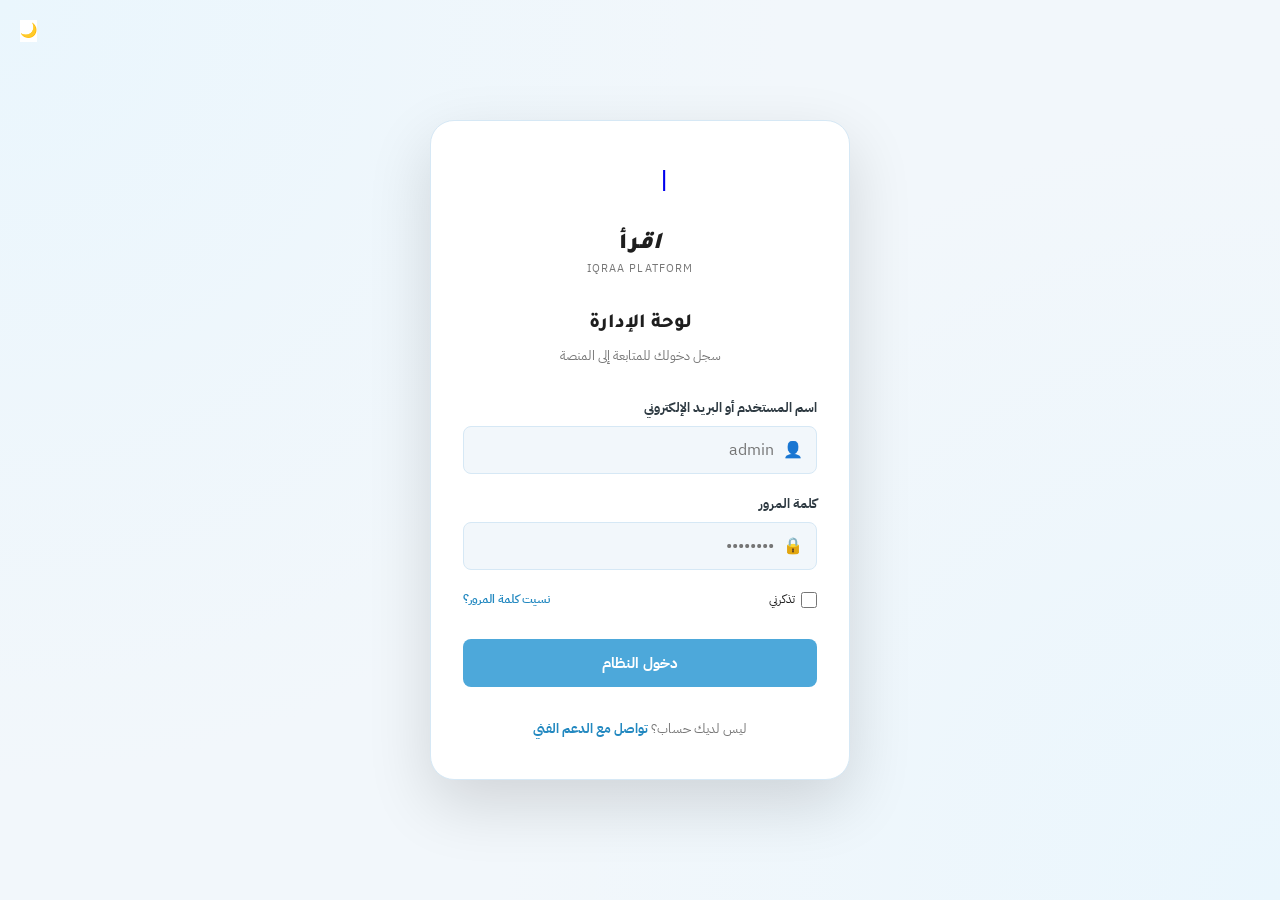
==== login.html @ f2d6a7cc "first commit" ====
<!DOCTYPE html>
<html lang="ar" dir="rtl">
<head>
    <meta charset="UTF-8">
    <meta name="viewport" content="width=device-width,initial-scale=1,viewport-fit=cover,user-scalable=no">
    <title>تسجيل الدخول — IQRAA</title>

    <!-- Fonts -->
    <link rel="preconnect" href="https://fonts.googleapis.com">
    <link href="https://fonts.googleapis.com/css2?family=Tajawal:wght@400;500;700;800;900&family=IBM+Plex+Sans+Arabic:wght@400;500;600;700&display=swap" rel="stylesheet">

    <!-- External CSS -->
    <link rel="stylesheet" href="css/variables.css">
    <link rel="stylesheet" href="css/components.css">
    <link rel="stylesheet" href="css/auth.css">

    <style>
        .theme-toggle-auth {
            position: fixed;
            top: 20px;
            left: 20px;
            z-index: 100;
        }
        .spinner {
            display: inline-block;
            width: 14px;
            height: 14px;
            border: 2px solid rgba(255,255,255,.3);
            border-radius: 50%;
            border-top-color: #fff;
            animation: spin 0.8s linear infinite;
            margin-left: 8px;
        }
        @keyframes spin { to { transform: rotate(360deg); } }
    </style>
</head>
<body>

<div class="theme-toggle-auth">
    <div class="nav-ico-btn" id="darkBtn" onclick="toggleDark()" style="background:var(--surface); border-color:var(--border); color:var(--ink2);">🌙</div>
</div>

<div class="auth-wrapper">
    <div class="auth-card">
        <a href="#" class="auth-logo">
            <div class="logo-mark">ا</div>
            <div style="text-align: center;">
                <div class="logo-name" style="font-family:'Tajawal';font-weight:900;"><em>اق</em>رأ</div>
                <div class="logo-en">IQRAA PLATFORM</div>
            </div>
        </a>

        <div class="auth-hd">
            <h1>لوحة الإدارة</h1>
            <p>سجل دخولك للمتابعة إلى المنصة</p>
        </div>

        <form class="auth-form" onsubmit="handleLogin(event)">
            <div class="auth-field">
                <label for="loginUser">اسم المستخدم أو البريد الإلكتروني</label>
                <div class="auth-input-wrap">
                    <span class="auth-input-ico">👤</span>
                    <input type="text" class="finp" id="loginUser" placeholder="admin" required>
                </div>
            </div>

            <div class="auth-field">
                <label for="loginPass">كلمة المرور</label>
                <div class="auth-input-wrap">
                    <span class="auth-input-ico">🔒</span>
                    <input type="password" class="finp" id="loginPass" placeholder="••••••••" required>
                </div>
            </div>

            <div class="auth-extra">
                <label style="display:flex;align-items:center;gap:6px;cursor:pointer">
                    <input type="checkbox" style="width:16px;height:16px;accent-color:var(--p500)">
                    تذكرني
                </label>
                <a href="#" class="auth-forgot">نسيت كلمة المرور؟</a>
            </div>

            <button type="submit" class="btn btn-primary auth-btn">دخول النظام</button>
        </form>

        <div class="auth-footer">
            ليس لديك حساب؟ <a href="#">تواصل مع الدعم الفني</a>
        </div>
    </div>
</div>

<div id="toastBox"></div>

<!-- Shared UI Logic for Toasts/Theme -->
<script src="js/ui.js"></script>
<!-- Auth Logic -->
<script src="js/auth.js"></script>

</body>
</html>
---- css/variables.css ----
/* ═══════════════════════════════════════════
   TOKENS & THEMES
═══════════════════════════════════════════ */
:root {
  --p900:#0A2A40; --p800:#0F3D5C; --p700:#155278;
  --p600:#1A6899; --p500:#2288C0; --p400:#4DA8DA;
  --p300:#7DC3E8; --p200:#AADAF2; --p100:#D4EEF9; --p50:#EAF6FD;
  --s600:#4EB890; --s500:#7ACFB0; --s400:#A8E6CF;
  --s300:#C4EEE0; --s100:#E6F8F2; --s50:#F2FCF8;
  --a600:#E87030; --a500:#FF914D; --a400:#FFB07C;
  --a100:#FFE8D8; --a50:#FFF4ED;
  --uni-900:#0A2A2E; --uni-700:#14525B; --uni-600:#1A6B76;
  --uni-500:#218898; --uni-400:#2AAABF; --uni-300:#56C8DC;
  --uni-200:#8DDDE8; --uni-100:#C2EFF5; --uni-50:#E6F8FB;
  --ec-900:#1E1B4B; --ec-600:#4338CA; --ec-500:#6366F1;
  --ec-300:#A5B4FC; --ec-100:#E0E7FF; --ec-50:#EEF2FF;
  --sp-600:#3D2A80; --sp-500:#5B3FA6; --sp-400:#7B5DC8;
  --sp-100:#E8E3FA; --sp-50:#F4F2FD;
  --par-900:#1A1A3E; --par-700:#2D2D8C; --par-600:#3636A8;
  --par-500:#5757D4; --par-300:#9090E8; --par-50:#F0F0FC;
  --bg:#F2F7FB; --surface:#FFFFFF; --surface2:#F7FBFE;
  --border:#D6E8F5; --border2:#BDD8EE;
  --ink1:#1E1E1E; --ink2:#2E3A42; --ink3:#4A5E6A;
  --ink4:#777777; --ink5:#A8C0D0;
  --gold:#C07800; --gold-bg:#FEF3DC;
  --red:#D13B3B;  --red-bg:#FEF0EE;
  --amber:#C07800; --amber-bg:#FEF3DC;
  --r4:4px; --r6:6px; --r8:8px; --r10:10px; --r12:12px;
  --r14:14px; --r16:16px; --r20:20px; --r24:24px; --r32:32px;
  --sh-xs:0 1px 3px rgba(77,168,218,.08);
  --sh-sm:0 2px 8px rgba(77,168,218,.1);
  --sh-md:0 6px 20px rgba(77,168,218,.12);
  --sh-lg:0 12px 40px rgba(77,168,218,.15);
  --sh-xl:0 24px 64px rgba(0,0,0,.14);
  --t:.18s cubic-bezier(.4,0,.2,1);
  --vh:1vh;
  font-family:'IBM Plex Sans Arabic','Tajawal',sans-serif;
}

[data-theme="dark"] {
  --bg:#0E1B16; --surface:#172118; --surface2:#1E2C21;
  --border:#253220; --border2:#2D3C26;
  --ink1:#E8F2EC; --ink2:#BDD4C5; --ink3:#8DAD98; --ink4:#5A7A65; --ink5:#3A5244;
  --p50:#0A2018; --p100:#0E3022;
}

[data-theme="dark"] .card,[data-theme="dark"] .kpi,[data-theme="dark"] .tch-card,
[data-theme="dark"] .subj-card,[data-theme="dark"] .college-card,
[data-theme="dark"] .auth-card,[data-theme="dark"] .sp-section,
[data-theme="dark"] .modal { background:var(--surface)!important; }

[data-theme="dark"] thead { background:#172118!important; }

[data-theme="dark"] .finp,[data-theme="dark"] .ainp {
  background:var(--surface);color:var(--ink1);border-color:var(--ink5);
}

*,*::before,*::after { box-sizing:border-box;margin:0;padding:0;-webkit-tap-highlight-color:transparent; }

html,body {
  height:100%; height:100dvh;
  overflow:hidden; direction:rtl;
  color:var(--ink1); background:var(--bg);
  font-size:14px; line-height:1.55;
  overscroll-behavior:none;
  -webkit-text-size-adjust:100%;
  text-size-adjust:100%;
}

button,input,select,textarea { font-family:inherit; }

::-webkit-scrollbar { width:4px; height:4px; }
::-webkit-scrollbar-track { background:transparent; }
::-webkit-scrollbar-thumb { background:var(--border2);border-radius:4px; }
@media(max-width:768px){ ::-webkit-scrollbar{width:0;height:0;} }

.hidden { display:none!important; }
---- css/components.css ----
/* ═══════════════════════════════════════════
   UI COMPONENTS
═══════════════════════════════════════════ */

.btn { display:inline-flex;align-items:center;justify-content:center;gap:6px;padding:8px 16px;border-radius:var(--r8);font-size:13px;font-weight:700;border:none;cursor:pointer;font-family:inherit;transition:var(--t);min-height:38px;white-space:nowrap; }
.btn-primary { background:var(--p400);color:#fff; }
.btn-primary:hover { background:var(--p500); }
.btn-ghost { background:transparent;color:var(--ink3);border:1.5px solid var(--border); }
.btn-ghost:hover { background:var(--bg);border-color:var(--p200); }
.btn-danger { background:var(--red-bg);color:var(--red);border:1px solid #fbd5d1; }
.btn-sm { padding:6px 12px;font-size:12px;min-height:32px; }
.btn-xs { padding:4px 8px;font-size:11px;min-height:28px; }

.card { background:var(--surface);border-radius:var(--r16);border:1px solid var(--border);overflow:hidden;margin-bottom:16px; }
.card-hd { display:flex;align-items:center;justify-content:space-between;padding:16px 18px 12px;gap:10px; }
.card-title { font-size:14px;font-weight:700;color:var(--ink1); }
.card-sub { font-size:11px;color:var(--ink4);margin-top:2px; }

.kpis { display:grid;grid-template-columns:repeat(4,1fr);gap:14px;margin-bottom:22px; }
@media(max-width:1000px){ .kpis{grid-template-columns:repeat(2,1fr);} }
@media(max-width:480px){ .kpis{gap:8px;} }
.kpi { background:var(--surface);border-radius:var(--r16);border:1px solid var(--border);padding:16px 14px;transition:var(--t);cursor:default; }
.kpi:hover { box-shadow:var(--sh-md);transform:translateY(-2px); }
.kpi-ico { width:40px;height:40px;border-radius:var(--r12);background:var(--p50);border:1px solid var(--p100);display:flex;align-items:center;justify-content:center;font-size:18px;margin-bottom:12px; }
.kpi-val { font-family:'Tajawal';font-size:26px;font-weight:900;color:var(--ink1); }
.kpi-label { font-size:12px;color:var(--ink4);margin-top:3px; }
.kpi-trend { display:inline-flex;align-items:center;gap:3px;margin-top:8px;font-size:11px;font-weight:700;color:var(--s600);background:var(--s50);padding:2px 8px;border-radius:20px; }

.g2c { display:grid;grid-template-columns:1fr 1fr;gap:16px;margin-bottom:16px; }
@media(max-width:760px){ .g2c{grid-template-columns:1fr;} }

.tw { overflow-x:auto; }
table { width:100%;border-collapse:collapse; }
thead tr { background:var(--bg); }
th { padding:10px 14px;font-size:11px;font-weight:700;color:var(--ink4);text-align:right;white-space:nowrap;border-bottom:1.5px solid var(--border); }
td { padding:11px 14px;font-size:13px;color:var(--ink2);border-bottom:1px solid var(--border); }
tr:last-child td { border-bottom:none; }
tr:hover td { background:var(--bg); }

.tbl-bar { padding:10px 16px;display:flex;align-items:center;gap:8px;border-bottom:1px solid var(--border);flex-wrap:wrap; }
.tbl-search { flex:1;min-width:150px;display:flex;align-items:center;gap:7px;background:var(--bg);border:1px solid var(--border);border-radius:var(--r8);padding:7px 11px; }
.tbl-search input { background:none;border:none;outline:none;font-size:16px;color:var(--ink1);font-family:inherit;width:100%; }

.chip { display:inline-flex;align-items:center;gap:3px;padding:2px 8px;border-radius:20px;font-size:11px;font-weight:700; }
.chip-green { background:var(--s100);color:var(--s600); }
.chip-blue { background:#EAF0FB;color:#2A5BC4; }
.chip-amber { background:var(--amber-bg);color:var(--amber); }
.chip-gray { background:var(--bg);color:var(--ink4);border:1px solid var(--border); }
.chip-brand { background:var(--p50);color:var(--p600); }
.chip-uni { background:var(--uni-50);color:var(--uni-600); }
.chip-dark { background:var(--ink2);color:#fff; }

.ico-btn { width:32px;height:32px;border-radius:7px;background:var(--bg);border:1px solid var(--border);display:flex;align-items:center;justify-content:center;font-size:14px;cursor:pointer;transition:var(--t); }

.tog { position:relative;display:inline-block;width:38px;height:22px;cursor:pointer;flex-shrink:0; }
.tog input { opacity:0;width:0;height:0; }
.tog-sl { position:absolute;inset:0;background:var(--border2);border-radius:22px;transition:var(--t); }
.tog-sl::before { content:'';position:absolute;width:16px;height:16px;border-radius:50%;background:#fff;top:3px;right:3px;transition:var(--t);box-shadow:var(--sh-xs); }
input:checked+.tog-sl { background:var(--s500); }

.fgrid { display:grid;grid-template-columns:1fr 1fr;gap:12px;padding:20px; }
.fg-full { grid-column:1/-1; }
.fg { display:flex;flex-direction:column;gap:5px; }
.flabel { font-size:12px;font-weight:700;color:var(--ink3); }
.finp { padding:9px 12px;border-radius:var(--r8);border:1.5px solid var(--border);font-size:16px;color:var(--ink1);background:var(--bg);outline:none;transition:var(--t);font-family:inherit; }
.finp:focus { border-color:var(--p400);box-shadow:0 0 0 3px rgba(77,168,218,.12); }

.mbd { display:flex;position:fixed;inset:0;z-index:300;background:rgba(0,0,0,.55);backdrop-filter:blur(4px);align-items:center;justify-content:center;padding:16px; }
.mbd.hidden { display:none!important; }
.modal { background:var(--surface);border-radius:var(--r24);width:100%;max-width:520px;max-height:92dvh;overflow-y:auto;box-shadow:var(--sh-xl);animation:popIn .2s cubic-bezier(.34,1.3,.64,1); }
@keyframes popIn { from{opacity:0;transform:scale(.93)} to{opacity:1;transform:scale(1)} }
.modal-hd { background:var(--p900);padding:20px;display:flex;align-items:center;gap:12px;border-radius:var(--r24) var(--r24) 0 0; }
.modal-hd-ico { width:40px;height:40px;border-radius:var(--r10);background:rgba(255,255,255,.12);display:flex;align-items:center;justify-content:center;font-size:20px;flex-shrink:0; }
.modal-title { font-family:'Tajawal';font-size:17px;font-weight:800;color:#fff; }
.modal-subtitle { font-size:12px;color:rgba(255,255,255,.45);margin-top:1px; }
.modal-x { margin-right:auto;width:32px;height:32px;border-radius:50%;background:rgba(255,255,255,.1);border:none;color:rgba(255,255,255,.7);font-size:18px;cursor:pointer;display:flex;align-items:center;justify-content:center; }
.modal-ft { display:flex;justify-content:flex-end;gap:8px;padding:14px 20px;border-top:1px solid var(--border); }

.bars { padding:14px 18px;display:flex;flex-direction:column;gap:10px; }
.bar-row { display:flex;align-items:center;gap:10px; }
.bar-lbl { font-size:12px;color:var(--ink3);width:80px;flex-shrink:0;text-align:right; }
.bar-track { flex:1;background:var(--border);border-radius:20px;height:8px;overflow:hidden; }
.bar-fill { height:100%;border-radius:20px;background:var(--p400);transition:width .8s; }
.bar-val { font-size:12px;font-weight:700;color:var(--ink3);width:36px;text-align:left;flex-shrink:0; }

#toastBox { position:fixed;bottom:24px;left:50%;transform:translateX(-50%);z-index:9999;display:flex;flex-direction:column;gap:7px;pointer-events:none;align-items:center; }
.toast { display:inline-flex;align-items:center;gap:9px;padding:10px 16px;border-radius:var(--r12);font-size:13px;font-weight:600;color:#fff;box-shadow:var(--sh-lg);pointer-events:auto;animation:toastIn .25s cubic-bezier(.34,1.3,.64,1);max-width:300px;white-space:nowrap; }
.toast.hide { animation:toastOut .22s ease forwards; }
.toast-success{background:#166534} .toast-error{background:#7F1D1D} .toast-info{background:var(--p800)} .toast-warn{background:#92400E}
@keyframes toastIn{from{opacity:0;transform:translateY(10px) scale(.95)}to{opacity:1;transform:translateY(0) scale(1)}}
@keyframes toastOut{to{opacity:0;transform:translateY(8px) scale(.96)}}
---- css/auth.css ----
/* ═══════════════════════════════════════════
   AUTH / LOGIN STYLES
═══════════════════════════════════════════ */

.auth-wrapper {
    min-height: 100vh;
    min-height: 100dvh;
    display: flex;
    align-items: center;
    justify-content: center;
    padding: 20px;
    background: var(--bg);
    background-image: radial-gradient(circle at 0% 0%, var(--p50) 0%, transparent 50%),
                      radial-gradient(circle at 100% 100%, var(--p50) 0%, transparent 50%);
}

.auth-card {
    background: var(--surface);
    width: 100%;
    max-width: 420px;
    padding: 40px 32px;
    border-radius: var(--r24);
    border: 1px solid var(--border);
    box-shadow: var(--sh-xl);
    animation: authFadeUp 0.6s cubic-bezier(0.2, 0.8, 0.2, 1);
}

@keyframes authFadeUp {
    from { opacity: 0; transform: translateY(20px); }
    to { opacity: 1; transform: translateY(0); }
}

.auth-logo {
    display: flex;
    flex-direction: column;
    align-items: center;
    gap: 12px;
    margin-bottom: 32px;
    text-decoration: none;
}

.auth-logo .logo-mark {
    width: 54px;
    height: 54px;
    font-size: 28px;
    border-radius: var(--r14);
}

.auth-logo .logo-name {
    font-size: 24px;
    color: var(--ink1);
}

.auth-logo .logo-en {
    font-size: 11px;
    color: var(--ink4);
    letter-spacing: 0.1em;
    margin-top: -4px;
}

.auth-hd {
    text-align: center;
    margin-bottom: 32px;
}

.auth-hd h1 {
    font-family: 'Tajawal';
    font-size: 20px;
    font-weight: 800;
    color: var(--ink1);
}

.auth-hd p {
    font-size: 13px;
    color: var(--ink4);
    margin-top: 6px;
}

.auth-form {
    display: flex;
    flex-direction: column;
    gap: 20px;
}

.auth-field {
    display: flex;
    flex-direction: column;
    gap: 8px;
}

.auth-field label {
    font-size: 13px;
    font-weight: 700;
    color: var(--ink2);
}

.auth-input-wrap {
    position: relative;
}

.auth-input-ico {
    position: absolute;
    top: 50%;
    right: 14px;
    transform: translateY(-50%);
    font-size: 16px;
    color: var(--ink4);
}

.auth-input-wrap .finp {
    width: 100%;
    padding-right: 42px;
    height: 48px;
}

.auth-extra {
    display: flex;
    align-items: center;
    justify-content: space-between;
    font-size: 12px;
}

.auth-forgot {
    color: var(--p500);
    text-decoration: none;
    font-weight: 600;
}

.auth-forgot:hover {
    text-decoration: underline;
}

.auth-btn {
    height: 48px;
    font-size: 15px;
    margin-top: 10px;
}

.auth-footer {
    margin-top: 32px;
    text-align: center;
    font-size: 13px;
    color: var(--ink4);
}

.auth-footer a {
    color: var(--p500);
    text-decoration: none;
    font-weight: 700;
}

/* Dark mode adjustments */
[data-theme="dark"] .auth-wrapper {
    background-image: radial-gradient(circle at 0% 0%, rgba(77, 168, 218, 0.05) 0%, transparent 50%),
                      radial-gradient(circle at 100% 100%, rgba(77, 168, 218, 0.05) 0%, transparent 50%);
}
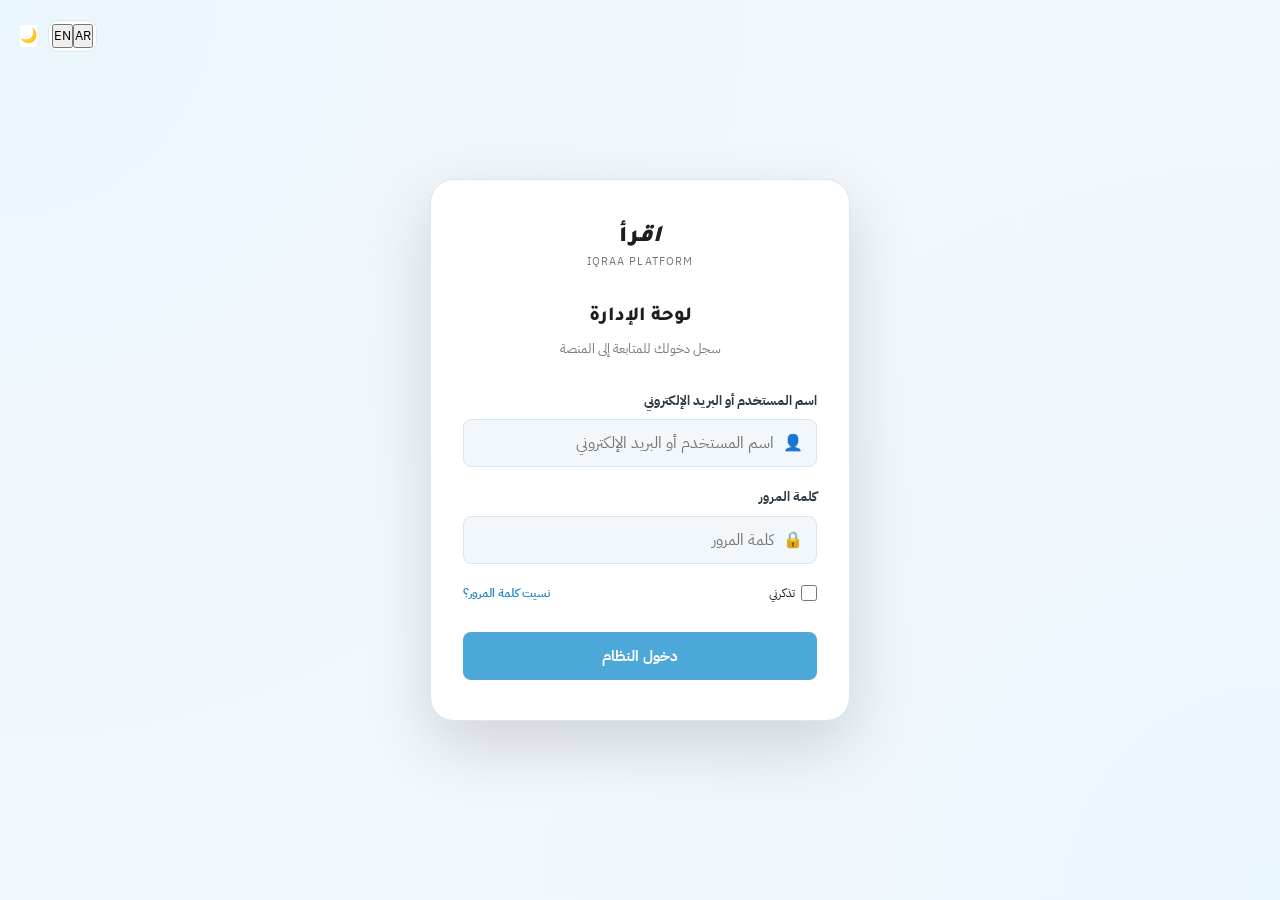
==== commit 4d9e62ac: "." ====
--- a/login.html
+++ b/login.html
@@ -37,13 +37,16 @@
 <body>
 
 <div class="theme-toggle-auth">
-    <div class="nav-ico-btn" id="darkBtn" onclick="toggleDark()" style="background:var(--surface); border-color:var(--border); color:var(--ink2);">🌙</div>
+    <div class="nav-mode" style="display: inline-flex; background: var(--surface); border: 1px solid var(--border); border-radius: var(--r10); padding: 3px; margin-left: 8px;">
+        <button class="nm" id="langAr" onclick="I18n.setLang('ar')">AR</button>
+        <button class="nm" id="langEn" onclick="I18n.setLang('en')">EN</button>
+    </div>
+    <div class="nav-ico-btn" id="darkBtn" onclick="toggleDark()" style="background:var(--surface); border-color:var(--border); color:var(--ink2); display: inline-flex;">🌙</div>
 </div>
 
 <div class="auth-wrapper">
     <div class="auth-card">
         <a href="#" class="auth-logo">
-            <div class="logo-mark">ا</div>
             <div style="text-align: center;">
                 <div class="logo-name" style="font-family:'Tajawal';font-weight:900;"><em>اق</em>رأ</div>
                 <div class="logo-en">IQRAA PLATFORM</div>
@@ -51,47 +54,45 @@
         </a>
 
         <div class="auth-hd">
-            <h1>لوحة الإدارة</h1>
-            <p>سجل دخولك للمتابعة إلى المنصة</p>
+            <h1 data-t="login_title">لوحة الإدارة</h1>
+            <p data-t="login_sub">سجل دخولك للمتابعة إلى المنصة</p>
         </div>
 
         <form class="auth-form" onsubmit="handleLogin(event)">
             <div class="auth-field">
-                <label for="loginUser">اسم المستخدم أو البريد الإلكتروني</label>
+                <label for="loginUser" data-t="login_user_label">اسم المستخدم أو البريد الإلكتروني</label>
                 <div class="auth-input-wrap">
                     <span class="auth-input-ico">👤</span>
-                    <input type="text" class="finp" id="loginUser" placeholder="admin" required>
+                    <input type="text" class="finp" id="loginUser" data-t="login_user_label" placeholder="admin" required>
                 </div>
             </div>
 
             <div class="auth-field">
-                <label for="loginPass">كلمة المرور</label>
+                <label for="loginPass" data-t="login_pass_label">كلمة المرور</label>
                 <div class="auth-input-wrap">
                     <span class="auth-input-ico">🔒</span>
-                    <input type="password" class="finp" id="loginPass" placeholder="••••••••" required>
+                    <input type="password" class="finp" id="loginPass" data-t="login_pass_label" placeholder="••••••••" required>
                 </div>
             </div>
 
             <div class="auth-extra">
                 <label style="display:flex;align-items:center;gap:6px;cursor:pointer">
                     <input type="checkbox" style="width:16px;height:16px;accent-color:var(--p500)">
-                    تذكرني
+                    <span data-t="login_remember">تذكرني</span>
                 </label>
-                <a href="#" class="auth-forgot">نسيت كلمة المرور؟</a>
+                <a href="#" class="auth-forgot" data-t="login_forgot">نسيت كلمة المرور؟</a>
             </div>
 
-            <button type="submit" class="btn btn-primary auth-btn">دخول النظام</button>
+            <button type="submit" class="btn btn-primary auth-btn" data-t="login_btn">دخول النظام</button>
         </form>
-
-        <div class="auth-footer">
-            ليس لديك حساب؟ <a href="#">تواصل مع الدعم الفني</a>
-        </div>
     </div>
 </div>
 
 <div id="toastBox"></div>
 
 <!-- Shared UI Logic for Toasts/Theme -->
+<script src="js/i18n.js"></script>
+<script src="js/api.js"></script>
 <script src="js/ui.js"></script>
 <!-- Auth Logic -->
 <script src="js/auth.js"></script>
